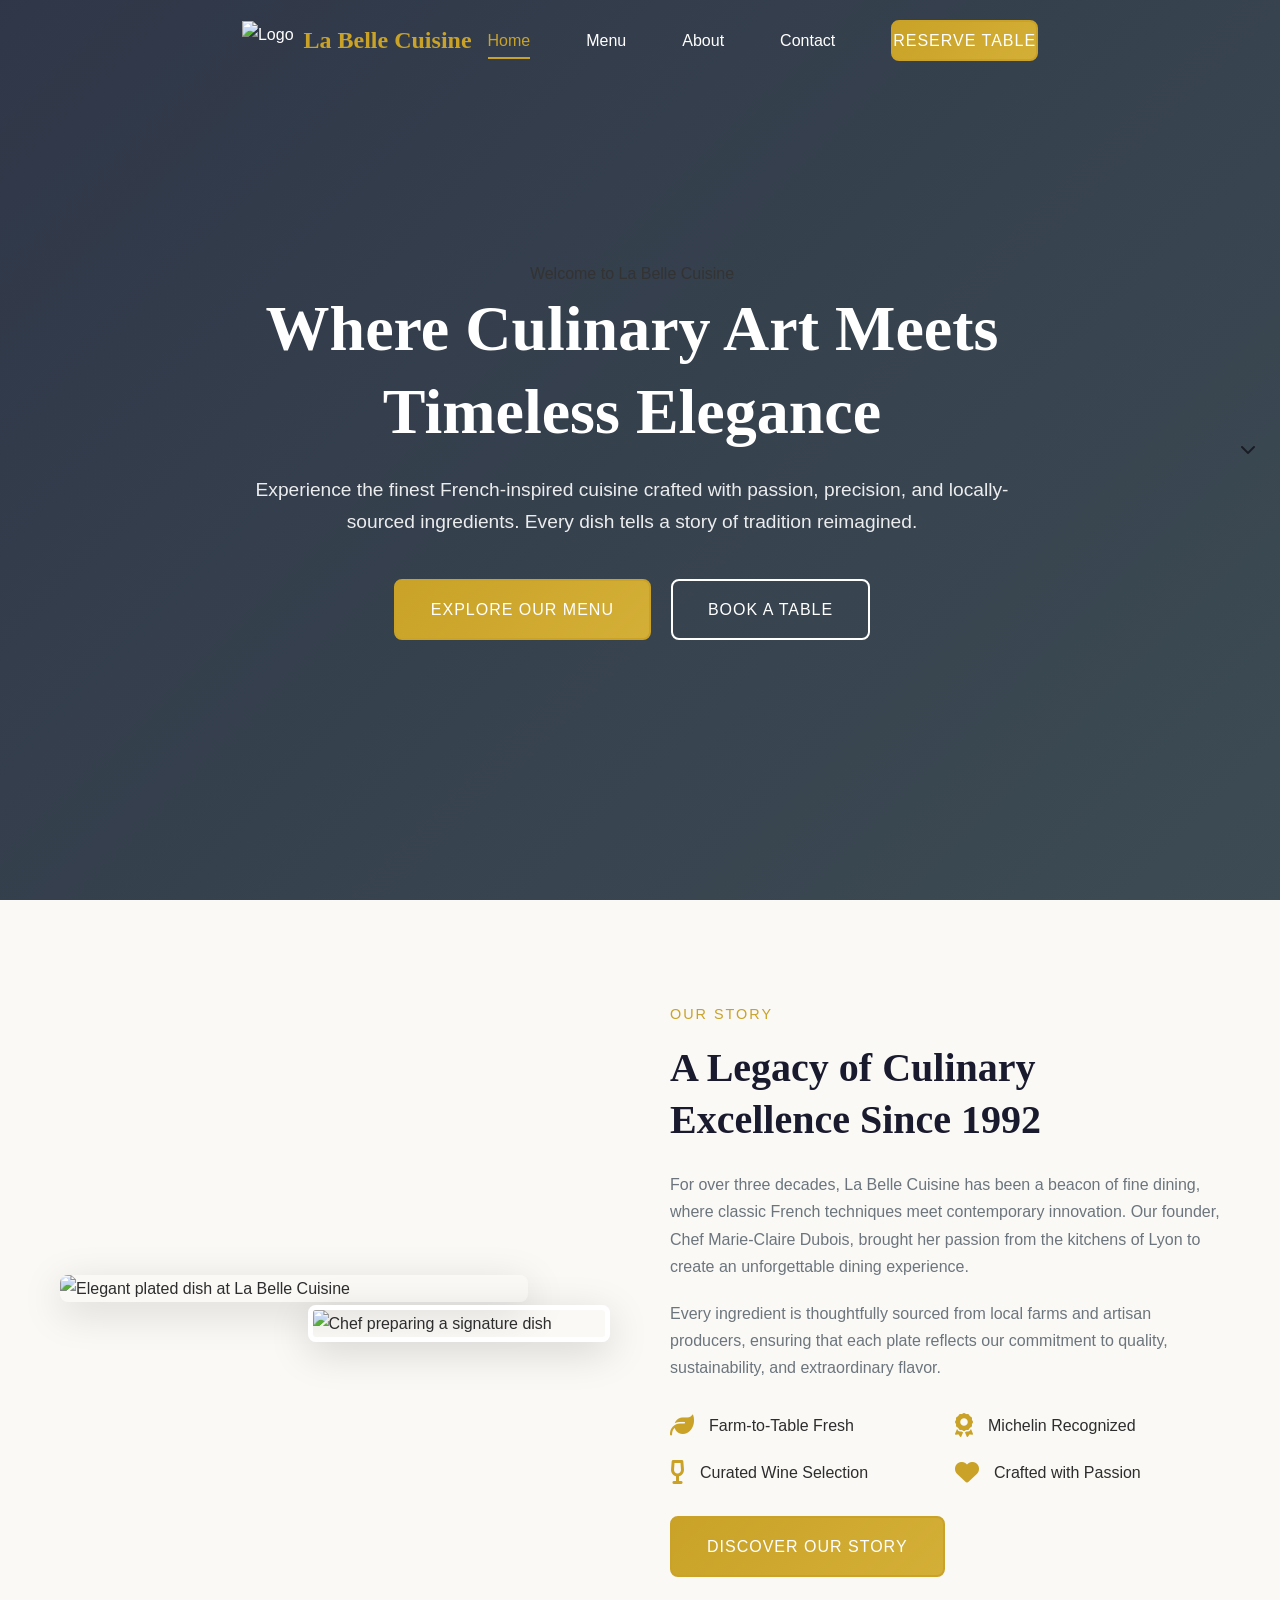
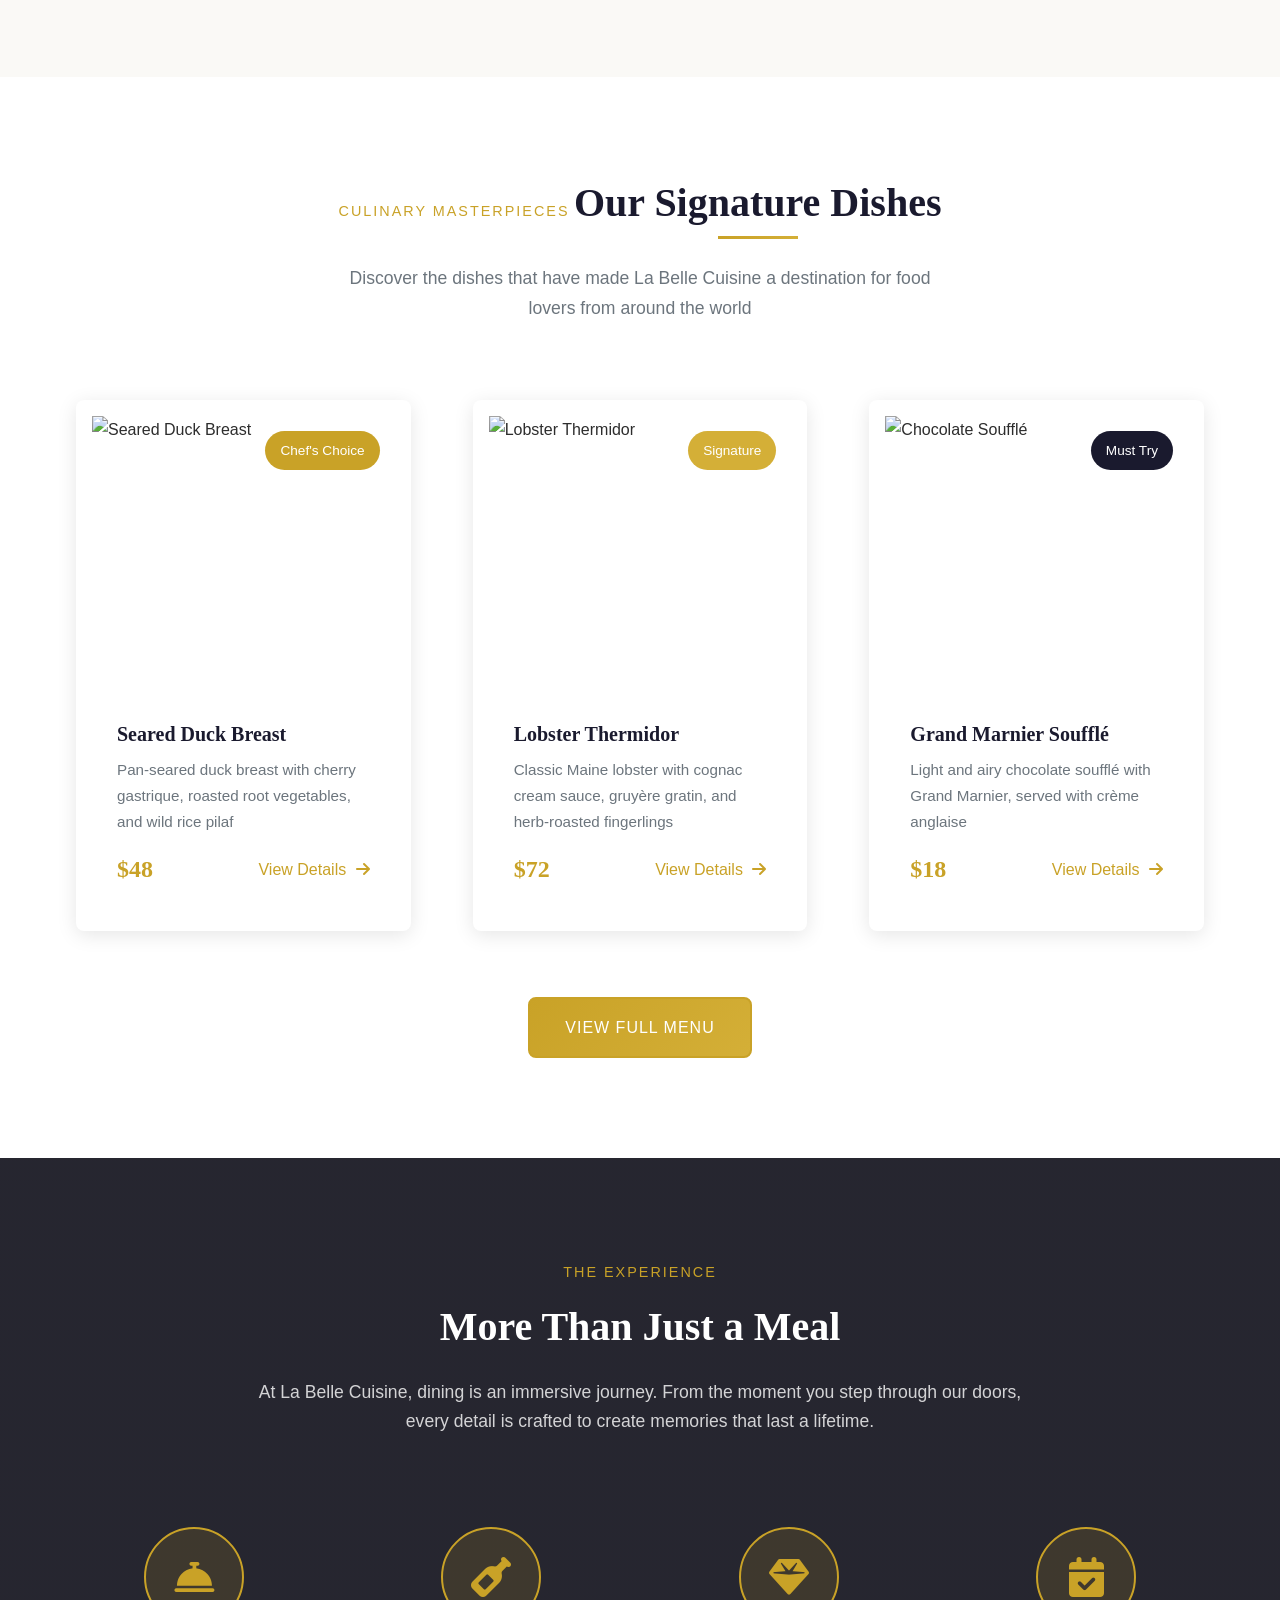
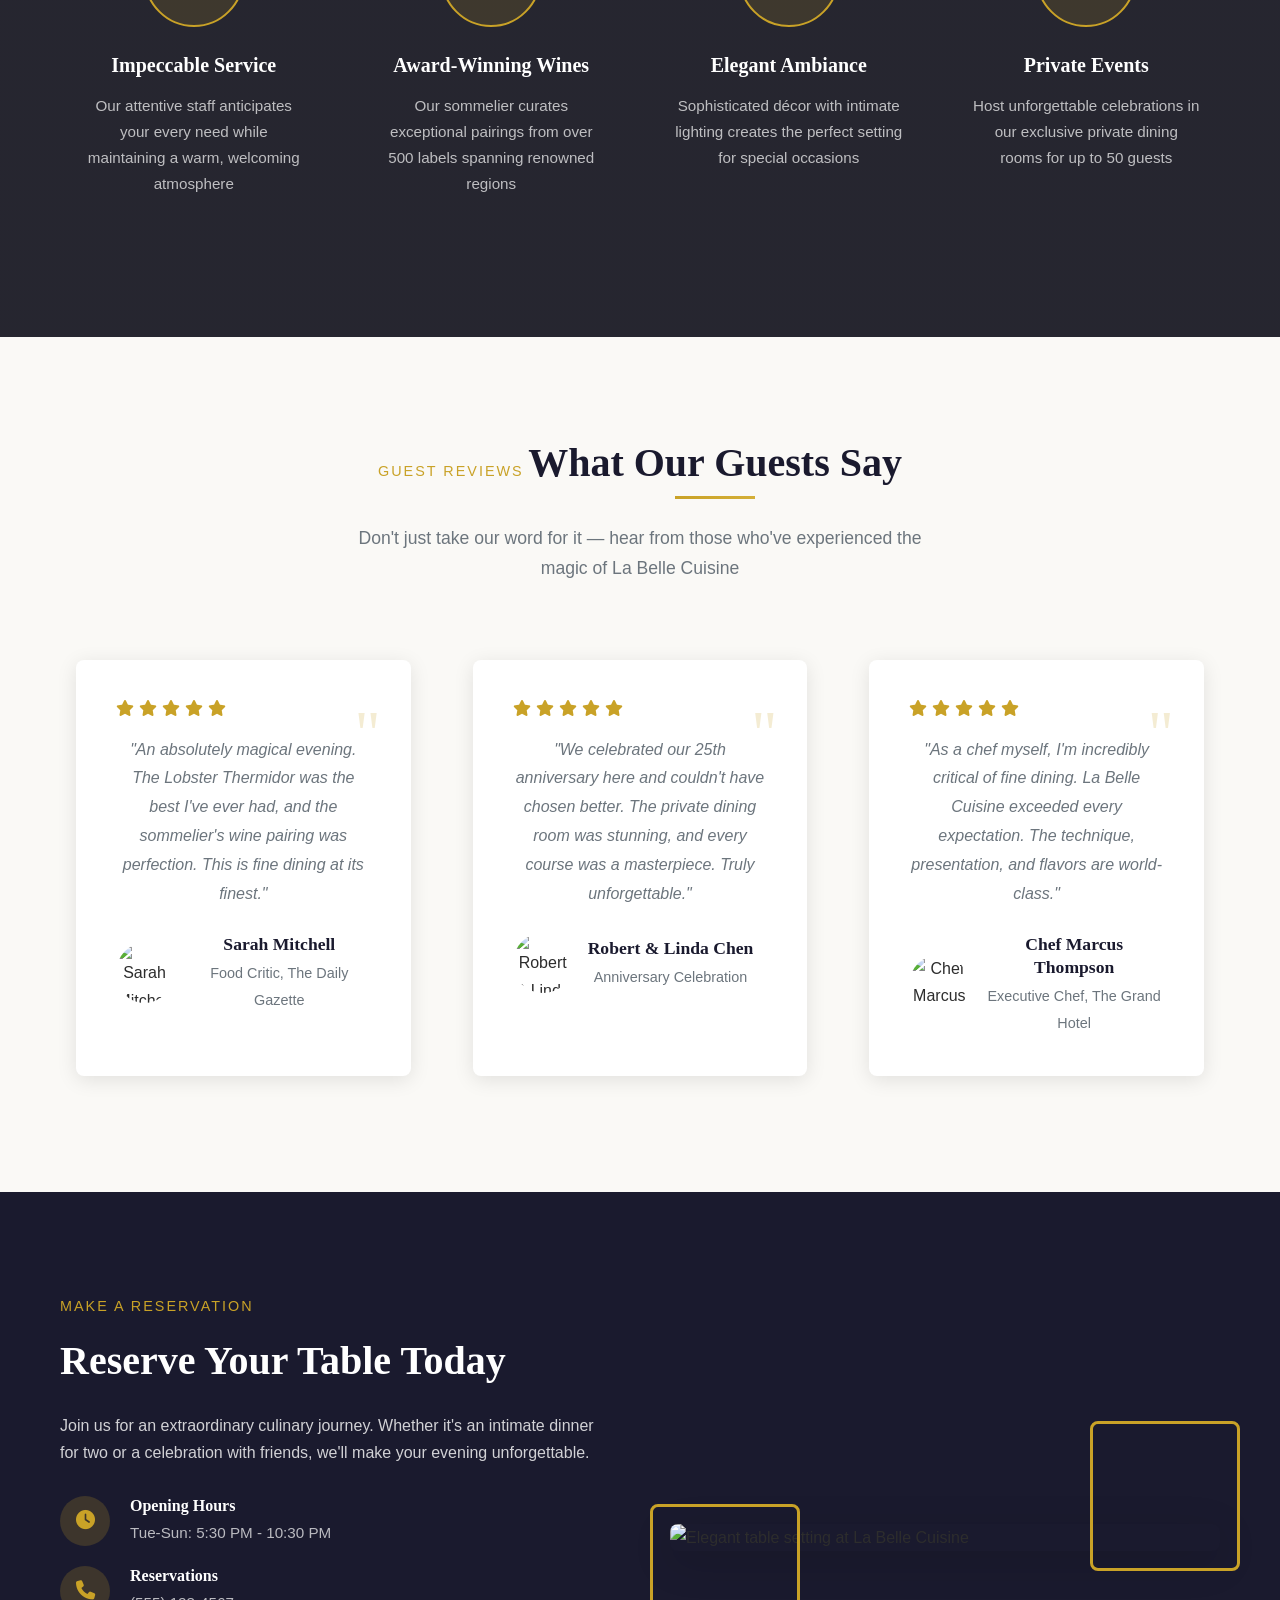
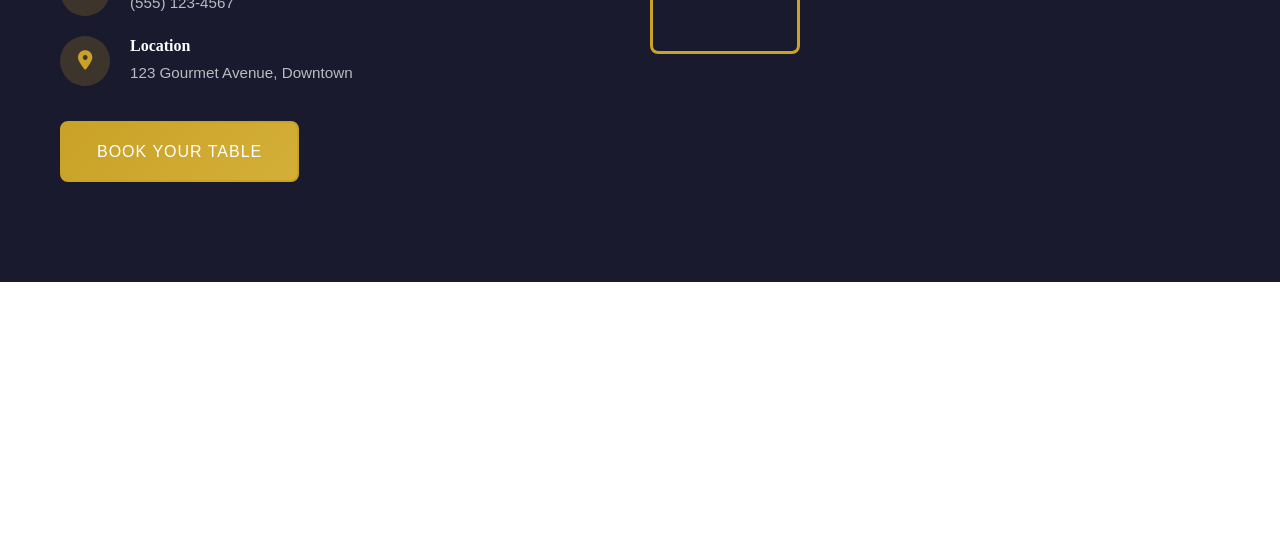
==== index.html @ 6e362144 "Add index.html" ====
<!DOCTYPE html>
<html lang="en">
<head>
    <meta charset="UTF-8">
    <meta name="viewport" content="width=device-width, initial-scale=1.0">
    <meta name="description" content="La Belle Cuisine - An exquisite fine dining experience featuring French-inspired cuisine crafted with locally-sourced ingredients in the heart of downtown.">
    <title>La Belle Cuisine | Fine Dining Restaurant</title>
    <link rel="stylesheet" href="style.css">
    <link rel="stylesheet" href="https://cdnjs.cloudflare.com/ajax/libs/font-awesome/6.4.0/css/all.min.css">
</head>
<body>
    <!-- Navigation -->
    <nav class="navbar">
        <div class="container">
            <a href="index.html" class="nav-logo">
                <img src="https://img.recraft.ai/I47z3zhBXKkd1gbvuxmG5fOKmIyUOEBhSvLfGJnY1i8/rs:fit:1024:1024:0/raw:1/plain/abs://external/images/348c8301-7054-4746-8d88-5eaec97b8aad" alt="Logo" class="navbar-logo" style="height:40px;width:auto;">
                <span>La Belle Cuisine</span>
            </a>
            <div class="nav-menu">
                <a href="index.html" class="active">Home</a>
                <a href="menu.html">Menu</a>
                <a href="about.html">About</a>
                <a href="contact.html">Contact</a>
                <a href="contact.html#reservations" class="btn btn-primary">Reserve Table</a>
            </div>
            <div class="hamburger">
                <span></span>
                <span></span>
                <span></span>
            </div>
        </div>
    </nav>

    <!-- Hero Section -->
    <section class="hero" id="home" style="background-image:url('https://replicate.delivery/xezq/NZOSytA0Tg7bK9FPOe1NWLINhgvTugWqSS3p76Z0m1DJjXILA/out-0.webp');background-size:cover;background-position:center;">
        <div class="hero-overlay"></div>
        <div class="container">
            <div class="hero-content">
                <span class="hero-subtitle">Welcome to La Belle Cuisine</span>
                <h1>Where Culinary Art Meets Timeless Elegance</h1>
                <p>Experience the finest French-inspired cuisine crafted with passion, precision, and locally-sourced ingredients. Every dish tells a story of tradition reimagined.</p>
                <div class="hero-buttons">
                    <a href="menu.html" class="btn btn-primary">Explore Our Menu</a>
                    <a href="contact.html#reservations" class="btn btn-secondary">Book a Table</a>
                </div>
            </div>
        </div>
        <div class="hero-scroll">
            <a href="#about-preview">
                <i class="fas fa-chevron-down"></i>
            </a>
        </div>
    </section>

    <!-- About Preview Section -->
    <section id="about-preview" class="section-padding">
        <div class="container">
            <div class="about-grid" style="display: grid; grid-template-columns: 1fr 1fr; gap: 60px; align-items: center;">
                <div class="about-images" style="position: relative;">
                    <img src="https://images.unsplash.com/photo-1414235077428-338989a2e8c0?ixlib=rb-4.0.3&auto=format&fit=crop&w=800&q=80" alt="Elegant plated dish at La Belle Cuisine" style="border-radius: var(--border-radius); box-shadow: var(--shadow-lg); width: 85%;">
                    <img src="https://images.unsplash.com/photo-1551218808-94e220e084d2?ixlib=rb-4.0.3&auto=format&fit=crop&w=400&q=80" alt="Chef preparing a signature dish" style="position: absolute; bottom: -40px; right: 0; width: 55%; border-radius: var(--border-radius); box-shadow: var(--shadow-lg); border: 5px solid var(--white);">
                </div>
                <div class="about-content">
                    <span style="color: var(--primary-color); font-weight: 500; text-transform: uppercase; letter-spacing: 2px; font-size: 0.9rem;">Our Story</span>
                    <h2 style="margin: 15px 0 25px;">A Legacy of Culinary Excellence Since 1992</h2>
                    <p style="color: var(--text-muted); margin-bottom: 20px;">For over three decades, La Belle Cuisine has been a beacon of fine dining, where classic French techniques meet contemporary innovation. Our founder, Chef Marie-Claire Dubois, brought her passion from the kitchens of Lyon to create an unforgettable dining experience.</p>
                    <p style="color: var(--text-muted); margin-bottom: 30px;">Every ingredient is thoughtfully sourced from local farms and artisan producers, ensuring that each plate reflects our commitment to quality, sustainability, and extraordinary flavor.</p>
                    <div class="about-features" style="display: grid; grid-template-columns: 1fr 1fr; gap: 20px; margin-bottom: 30px;">
                        <div style="display: flex; align-items: center; gap: 15px;">
                            <i class="fas fa-leaf" style="color: var(--primary-color); font-size: 1.5rem;"></i>
                            <span style="font-weight: 500;">Farm-to-Table Fresh</span>
                        </div>
                        <div style="display: flex; align-items: center; gap: 15px;">
                            <i class="fas fa-award" style="color: var(--primary-color); font-size: 1.5rem;"></i>
                            <span style="font-weight: 500;">Michelin Recognized</span>
                        </div>
                        <div style="display: flex; align-items: center; gap: 15px;">
                            <i class="fas fa-wine-glass-alt" style="color: var(--primary-color); font-size: 1.5rem;"></i>
                            <span style="font-weight: 500;">Curated Wine Selection</span>
                        </div>
                        <div style="display: flex; align-items: center; gap: 15px;">
                            <i class="fas fa-heart" style="color: var(--primary-color); font-size: 1.5rem;"></i>
                            <span style="font-weight: 500;">Crafted with Passion</span>
                        </div>
                    </div>
                    <a href="about.html" class="btn btn-primary">Discover Our Story</a>
                </div>
            </div>
        </div>
    </section>

    <!-- Signature Dishes Section -->
    <section id="signature-dishes" class="section-padding" style="background: var(--white);">
        <div class="container">
            <div class="section-title">
                <span style="color: var(--primary-color); font-weight: 500; text-transform: uppercase; letter-spacing: 2px; font-size: 0.9rem;">Culinary Masterpieces</span>
                <h2>Our Signature Dishes</h2>
                <p>Discover the dishes that have made La Belle Cuisine a destination for food lovers from around the world</p>
            </div>
            <div class="dishes-grid" style="display: grid; grid-template-columns: repeat(3, 1fr); gap: 30px;">
                <!-- Dish Card 1 -->
                <div class="card dish-card" style="border-radius: var(--border-radius); overflow: hidden; box-shadow: var(--shadow); transition: var(--transition);">
                    <div style="position: relative; overflow: hidden;">
                        <img src="https://images.unsplash.com/photo-1544025162-d76694265947?ixlib=rb-4.0.3&auto=format&fit=crop&w=600&q=80" alt="Seared Duck Breast" style="width: 100%; height: 280px; object-fit: cover; transition: var(--transition);">
                        <div style="position: absolute; top: 15px; right: 15px; background: var(--primary-color); color: var(--white); padding: 8px 15px; border-radius: 20px; font-size: 0.85rem; font-weight: 500;">Chef's Choice</div>
                    </div>
                    <div style="padding: 25px;">
                        <h4 style="margin-bottom: 10px;">Seared Duck Breast</h4>
                        <p style="color: var(--text-muted); font-size: 0.95rem; margin-bottom: 15px;">Pan-seared duck breast with cherry gastrique, roasted root vegetables, and wild rice pilaf</p>
                        <div style="display: flex; justify-content: space-between; align-items: center;">
                            <span style="font-family: 'Playfair Display', serif; font-size: 1.5rem; color: var(--primary-color); font-weight: 600;">$48</span>
                            <a href="menu.html" style="color: var(--primary-color); font-weight: 500;">View Details <i class="fas fa-arrow-right" style="margin-left: 5px;"></i></a>
                        </div>
                    </div>
                </div>
                <!-- Dish Card 2 -->
                <div class="card dish-card" style="border-radius: var(--border-radius); overflow: hidden; box-shadow: var(--shadow); transition: var(--transition);">
                    <div style="position: relative; overflow: hidden;">
                        <img src="https://images.unsplash.com/photo-1559339352-11d035aa65de?ixlib=rb-4.0.3&auto=format&fit=crop&w=600&q=80" alt="Lobster Thermidor" style="width: 100%; height: 280px; object-fit: cover; transition: var(--transition);">
                        <div style="position: absolute; top: 15px; right: 15px; background: var(--accent-color); color: var(--white); padding: 8px 15px; border-radius: 20px; font-size: 0.85rem; font-weight: 500;">Signature</div>
                    </div>
                    <div style="padding: 25px;">
                        <h4 style="margin-bottom: 10px;">Lobster Thermidor</h4>
                        <p style="color: var(--text-muted); font-size: 0.95rem; margin-bottom: 15px;">Classic Maine lobster with cognac cream sauce, gruyère gratin, and herb-roasted fingerlings</p>
                        <div style="display: flex; justify-content: space-between; align-items: center;">
                            <span style="font-family: 'Playfair Display', serif; font-size: 1.5rem; color: var(--primary-color); font-weight: 600;">$72</span>
                            <a href="menu.html" style="color: var(--primary-color); font-weight: 500;">View Details <i class="fas fa-arrow-right" style="margin-left: 5px;"></i></a>
                        </div>
                    </div>
                </div>
                <!-- Dish Card 3 -->
                <div class="card dish-card" style="border-radius: var(--border-radius); overflow: hidden; box-shadow: var(--shadow); transition: var(--transition);">
                    <div style="position: relative; overflow: hidden;">
                        <img src="https://images.unsplash.com/photo-1565958011703-44f9829ba187?ixlib=rb-4.0.3&auto=format&fit=crop&w=600&q=80" alt="Chocolate Soufflé" style="width: 100%; height: 280px; object-fit: cover; transition: var(--transition);">
                        <div style="position: absolute; top: 15px; right: 15px; background: var(--secondary-color); color: var(--white); padding: 8px 15px; border-radius: 20px; font-size: 0.85rem; font-weight: 500;">Must Try</div>
                    </div>
                    <div style="padding: 25px;">
                        <h4 style="margin-bottom: 10px;">Grand Marnier Soufflé</h4>
                        <p style="color: var(--text-muted); font-size: 0.95rem; margin-bottom: 15px;">Light and airy chocolate soufflé with Grand Marnier, served with crème anglaise</p>
                        <div style="display: flex; justify-content: space-between; align-items: center;">
                            <span style="font-family: 'Playfair Display', serif; font-size: 1.5rem; color: var(--primary-color); font-weight: 600;">$18</span>
                            <a href="menu.html" style="color: var(--primary-color); font-weight: 500;">View Details <i class="fas fa-arrow-right" style="margin-left: 5px;"></i></a>
                        </div>
                    </div>
                </div>
            </div>
            <div style="text-align: center; margin-top: 50px;">
                <a href="menu.html" class="btn btn-primary">View Full Menu</a>
            </div>
        </div>
    </section>

    <!-- Experience Section -->
    <section id="experience" class="section-padding" style="background: linear-gradient(rgba(15, 15, 26, 0.9), rgba(15, 15, 26, 0.9)), url('https://images.unsplash.com/photo-1517248135467-4c7edcad34c4?ixlib=rb-4.0.3&auto=format&fit=crop&w=1920&q=80') center/cover fixed no-repeat;">
        <div class="container">
            <div style="text-align: center; max-width: 800px; margin: 0 auto;">
                <span style="color: var(--primary-color); font-weight: 500; text-transform: uppercase; letter-spacing: 2px; font-size: 0.9rem;">The Experience</span>
                <h2 style="color: var(--white); margin: 15px 0 25px;">More Than Just a Meal</h2>
                <p style="color: rgba(255, 255, 255, 0.8); font-size: 1.1rem; margin-bottom: 50px;">At La Belle Cuisine, dining is an immersive journey. From the moment you step through our doors, every detail is crafted to create memories that last a lifetime.</p>
            </div>
            <div style="display: grid; grid-template-columns: repeat(4, 1fr); gap: 30px; text-align: center;">
                <div style="padding: 40px 20px;">
                    <div style="width: 100px; height: 100px; background: rgba(201, 162, 39, 0.15); border-radius: 50%; display: flex; align-items: center; justify-content: center; margin: 0 auto 25px; border: 2px solid var(--primary-color);">
                        <i class="fas fa-concierge-bell" style="font-size: 2.5rem; color: var(--primary-color);"></i>
                    </div>
                    <h4 style="color: var(--white); margin-bottom: 15px;">Impeccable Service</h4>
                    <p style="color: rgba(255, 255, 255, 0.7); font-size: 0.95rem;">Our attentive staff anticipates your every need while maintaining a warm, welcoming atmosphere</p>
                </div>
                <div style="padding: 40px 20px;">
                    <div style="width: 100px; height: 100px; background: rgba(201, 162, 39, 0.15); border-radius: 50%; display: flex; align-items: center; justify-content: center; margin: 0 auto 25px; border: 2px solid var(--primary-color);">
                        <i class="fas fa-wine-bottle" style="font-size: 2.5rem; color: var(--primary-color);"></i>
                    </div>
                    <h4 style="color: var(--white); margin-bottom: 15px;">Award-Winning Wines</h4>
                    <p style="color: rgba(255, 255, 255, 0.7); font-size: 0.95rem;">Our sommelier curates exceptional pairings from over 500 labels spanning renowned regions</p>
                </div>
                <div style="padding: 40px 20px;">
                    <div style="width: 100px; height: 100px; background: rgba(201, 162, 39, 0.15); border-radius: 50%; display: flex; align-items: center; justify-content: center; margin: 0 auto 25px; border: 2px solid var(--primary-color);">
                        <i class="fas fa-gem" style="font-size: 2.5rem; color: var(--primary-color);"></i>
                    </div>
                    <h4 style="color: var(--white); margin-bottom: 15px;">Elegant Ambiance</h4>
                    <p style="color: rgba(255, 255, 255, 0.7); font-size: 0.95rem;">Sophisticated décor with intimate lighting creates the perfect setting for special occasions</p>
                </div>
                <div style="padding: 40px 20px;">
                    <div style="width: 100px; height: 100px; background: rgba(201, 162, 39, 0.15); border-radius: 50%; display: flex; align-items: center; justify-content: center; margin: 0 auto 25px; border: 2px solid var(--primary-color);">
                        <i class="fas fa-calendar-check" style="font-size: 2.5rem; color: var(--primary-color);"></i>
                    </div>
                    <h4 style="color: var(--white); margin-bottom: 15px;">Private Events</h4>
                    <p style="color: rgba(255, 255, 255, 0.7); font-size: 0.95rem;">Host unforgettable celebrations in our exclusive private dining rooms for up to 50 guests</p>
                </div>
            </div>
        </div>
    </section>

    <!-- Testimonials Section -->
    <section id="testimonials" class="section-padding">
        <div class="container">
            <div class="section-title">
                <span style="color: var(--primary-color); font-weight: 500; text-transform: uppercase; letter-spacing: 2px; font-size: 0.9rem;">Guest Reviews</span>
                <h2>What Our Guests Say</h2>
                <p>Don't just take our word for it — hear from those who've experienced the magic of La Belle Cuisine</p>
            </div>
            <div class="testimonials-grid" style="display: grid; grid-template-columns: repeat(3, 1fr); gap: 30px;">
                <!-- Testimonial 1 -->
                <div class="card testimonial-card" style="background: var(--white); padding: 40px; border-radius: var(--border-radius); box-shadow: var(--shadow); position: relative;">
                    <div style="color: var(--primary-color); font-size: 4rem; position: absolute; top: 20px; right: 30px; opacity: 0.2; font-family: Georgia, serif;">"</div>
                    <div style="display: flex; gap: 5px; margin-bottom: 20px;">
                        <i class="fas fa-star" style="color: var(--primary-color);"></i>
                        <i class="fas fa-star" style="color: var(--primary-color);"></i>
                        <i class="fas fa-star" style="color: var(--primary-color);"></i>
                        <i class="fas fa-star" style="color: var(--primary-color);"></i>
                        <i class="fas fa-star" style="color: var(--primary-color);"></i>
                    </div>
                    <p style="color: var(--text-muted); font-style: italic; margin-bottom: 25px; line-height: 1.8;">"An absolutely magical evening. The Lobster Thermidor was the best I've ever had, and the sommelier's wine pairing was perfection. This is fine dining at its finest."</p>
                    <div style="display: flex; align-items: center; gap: 15px;">
                        <img src="https://images.unsplash.com/photo-1494790108377-be9c29b29330?ixlib=rb-4.0.3&auto=format&fit=crop&w=100&q=80" alt="Sarah Mitchell" style="width: 60px; height: 60px; border-radius: 50%; object-fit: cover;">
                        <div>
                            <h4 style="font-size: 1.1rem; margin-bottom: 3px;">Sarah Mitchell</h4>
                            <span style="color: var(--text-muted); font-size: 0.9rem;">Food Critic, The Daily Gazette</span>
                        </div>
                    </div>
                </div>
                <!-- Testimonial 2 -->
                <div class="card testimonial-card" style="background: var(--white); padding: 40px; border-radius: var(--border-radius); box-shadow: var(--shadow); position: relative;">
                    <div style="color: var(--primary-color); font-size: 4rem; position: absolute; top: 20px; right: 30px; opacity: 0.2; font-family: Georgia, serif;">"</div>
                    <div style="display: flex; gap: 5px; margin-bottom: 20px;">
                        <i class="fas fa-star" style="color: var(--primary-color);"></i>
                        <i class="fas fa-star" style="color: var(--primary-color);"></i>
                        <i class="fas fa-star" style="color: var(--primary-color);"></i>
                        <i class="fas fa-star" style="color: var(--primary-color);"></i>
                        <i class="fas fa-star" style="color: var(--primary-color);"></i>
                    </div>
                    <p style="color: var(--text-muted); font-style: italic; margin-bottom: 25px; line-height: 1.8;">"We celebrated our 25th anniversary here and couldn't have chosen better. The private dining room was stunning, and every course was a masterpiece. Truly unforgettable."</p>
                    <div style="display: flex; align-items: center; gap: 15px;">
                        <img src="https://images.unsplash.com/photo-1507003211169-0a1dd7228f2d?ixlib=rb-4.0.3&auto=format&fit=crop&w=100&q=80" alt="Robert & Linda Chen" style="width: 60px; height: 60px; border-radius: 50%; object-fit: cover;">
                        <div>
                            <h4 style="font-size: 1.1rem; margin-bottom: 3px;">Robert & Linda Chen</h4>
                            <span style="color: var(--text-muted); font-size: 0.9rem;">Anniversary Celebration</span>
                        </div>
                    </div>
                </div>
                <!-- Testimonial 3 -->
                <div class="card testimonial-card" style="background: var(--white); padding: 40px; border-radius: var(--border-radius); box-shadow: var(--shadow); position: relative;">
                    <div style="color: var(--primary-color); font-size: 4rem; position: absolute; top: 20px; right: 30px; opacity: 0.2; font-family: Georgia, serif;">"</div>
                    <div style="display: flex; gap: 5px; margin-bottom: 20px;">
                        <i class="fas fa-star" style="color: var(--primary-color);"></i>
                        <i class="fas fa-star" style="color: var(--primary-color);"></i>
                        <i class="fas fa-star" style="color: var(--primary-color);"></i>
                        <i class="fas fa-star" style="color: var(--primary-color);"></i>
                        <i class="fas fa-star" style="color: var(--primary-color);"></i>
                    </div>
                    <p style="color: var(--text-muted); font-style: italic; margin-bottom: 25px; line-height: 1.8;">"As a chef myself, I'm incredibly critical of fine dining. La Belle Cuisine exceeded every expectation. The technique, presentation, and flavors are world-class."</p>
                    <div style="display: flex; align-items: center; gap: 15px;">
                        <img src="https://images.unsplash.com/photo-1472099645785-5658abf4ff4e?ixlib=rb-4.0.3&auto=format&fit=crop&w=100&q=80" alt="Chef Marcus Thompson" style="width: 60px; height: 60px; border-radius: 50%; object-fit: cover;">
                        <div>
                            <h4 style="font-size: 1.1rem; margin-bottom: 3px;">Chef Marcus Thompson</h4>
                            <span style="color: var(--text-muted); font-size: 0.9rem;">Executive Chef, The Grand Hotel</span>
                        </div>
                    </div>
                </div>
            </div>
        </div>
    </section>

    <!-- Reservation CTA Section -->
    <section id="reservation-cta" class="section-padding" style="background: var(--secondary-color);">
        <div class="container">
            <div style="display: grid; grid-template-columns: 1fr 1fr; gap: 60px; align-items: center;">
                <div>
                    <span style="color: var(--primary-color); font-weight: 500; text-transform: uppercase; letter-spacing: 2px; font-size: 0.9rem;">Make a Reservation</span>
                    <h2 style="color: var(--white); margin: 15px 0 25px;">Reserve Your Table Today</h2>
                    <p style="color: rgba(255, 255, 255, 0.8); margin-bottom: 30px;">Join us for an extraordinary culinary journey. Whether it's an intimate dinner for two or a celebration with friends, we'll make your evening unforgettable.</p>
                    <div style="display: flex; flex-direction: column; gap: 20px; margin-bottom: 35px;">
                        <div style="display: flex; align-items: center; gap: 20px;">
                            <div style="width: 50px; height: 50px; background: rgba(201, 162, 39, 0.2); border-radius: 50%; display: flex; align-items: center; justify-content: center;">
                                <i class="fas fa-clock" style="color: var(--primary-color); font-size: 1.2rem;"></i>
                            </div>
                            <div>
                                <h4 style="color: var(--white); font-size: 1rem; margin-bottom: 3px;">Opening Hours</h4>
                                <p style="color: rgba(255, 255, 255, 0.7); font-size: 0.95rem;">Tue-Sun: 5:30 PM - 10:30 PM</p>
                            </div>
                        </div>
                        <div style="display: flex; align-items: center; gap: 20px;">
                            <div style="width: 50px; height: 50px; background: rgba(201, 162, 39, 0.2); border-radius: 50%; display: flex; align-items: center; justify-content: center;">
                                <i class="fas fa-phone" style="color: var(--primary-color); font-size: 1.2rem;"></i>
                            </div>
                            <div>
                                <h4 style="color: var(--white); font-size: 1rem; margin-bottom: 3px;">Reservations</h4>
                                <p style="color: rgba(255, 255, 255, 0.7); font-size: 0.95rem;">(555) 123-4567</p>
                            </div>
                        </div>
                        <div style="display: flex; align-items: center; gap: 20px;">
                            <div style="width: 50px; height: 50px; background: rgba(201, 162, 39, 0.2); border-radius: 50%; display: flex; align-items: center; justify-content: center;">
                                <i class="fas fa-map-marker-alt" style="color: var(--primary-color); font-size: 1.2rem;"></i>
                            </div>
                            <div>
                                <h4 style="color: var(--white); font-size: 1rem; margin-bottom: 3px;">Location</h4>
                                <p style="color: rgba(255, 255, 255, 0.7); font-size: 0.95rem;">123 Gourmet Avenue, Downtown</p>
                            </div>
                        </div>
                    </div>
                    <a href="contact.html#reservations" class="btn btn-primary">Book Your Table</a>
                </div>
                <div style="position: relative;">
                    <img src="https://images.unsplash.com/photo-1550966871-3ed3cdb5ed0c?ixlib=rb-4.0.3&auto=format&fit=crop&w=800&q=80" alt="Elegant table setting at La Belle Cuisine" style="border-radius: var(--border-radius); box-shadow: var(--shadow-lg); width: 100%;">
                    <div style="position: absolute; top: -20px; left: -20px; width: 150px; height: 150px; border: 3px solid var(--primary-color); border-radius: var(--border-radius);"></div>
                    <div style="position: absolute; bottom: -20px; right: -20px; width: 150px; height: 150px; border: 3px solid var(--primary-color); border-radius: var(--border-radius);"></div>
                </div>
            </div>
        </div>
    </section>

    <!-- Instagram Feed Section -->
    <section id="instagram" class="section-padding" style="background: var(--white);">
        <div class="container">
            <div class="section-title">
                <span style="color: var(--primary-color); font-weight: 500; text-transform: uppercase; letter-spacing: 2px; font-size: 0
---- style.css ----
/* ── Boris's design system ── */
@import url('https://fonts.googleapis.com/css2?family=Open+Sans:wght@400;700&family=Roboto+Slab:wght@400;700&display=swap');

:root {
  --font-primary: 'Open Sans', sans-serif;
  --font-secondary: 'Roboto Slab', serif;
  --color-light: #ffffff;
  --color-dark: #333333;
  --color-accent: #e63946;
  --color-bg: #f1faee;
  --color-text: #1d3557;
  --hero-bg: #a8dadc;
  --spacing-xs: 4px;
  --spacing-sm: 8px;
  --spacing-md: 16px;
  --spacing-lg: 24px;
  --transition-fast: 0.2s ease-in-out;
  --transition-medium: 0.4s ease-in-out;
  --transition-slow: 0.6s ease-in-out;
}

body {
  font-family: var(--font-primary);
  color: var(--color-text);
  background-color: var(--color-bg);
  margin: 0;
  padding: 0;
}

.navbar {
  background-color: var(--color-text);
  padding: var(--spacing-md) var(--spacing-lg);
  display: flex;
  justify-content: space-between;
  align-items: center;
}

.navbar a {
  color: var(--color-light);
  margin: 0 var(--spacing-sm);
  text-decoration: none;
  transition: color var(--transition-fast);
}

.navbar a:hover {
  color: var(--color-accent);
}

.hero {
  background-color: var(--hero-bg);
  padding: var(--spacing-lg);
  text-align: center;
  color: var(--color-dark);
}

.btn-primary, .btn-secondary {
  padding: var(--spacing-sm) var(--spacing-md);
  border: none;
  cursor: pointer;
  border-radius: var(--spacing-xs);
  font-size: 1rem;
  transition: background-color var(--transition-fast);
}

.btn-primary {
  background-color: var(--color-accent);
  color: var(--color-light);
}

.btn-primary:hover {
  background-color: darken(var(--color-accent), 10%);
}

.btn-secondary {
  background-color: var(--color-light);
  color: var(--color-text);
  border: 2px solid var(--color-accent);
}

.btn-secondary:hover {
  background-color: var(--color-accent);
  color: var(--color-light);
}

.card {
  background-color: var(--color-light);
  margin: var(--spacing-md);
  padding: var(--spacing-md);
  box-shadow: 0 2px 4px rgba(0, 0, 0, 0.1);
  border-radius: var(--spacing-xs);
  transition: box-shadow var(--transition-medium);
}

.card:hover {
  box-shadow: 0 4px 8px rgba(0, 0, 0, 0.2);
}

.footer {
  background-color: var(--color-text);
  color: var(--color-light);
  padding: var(--spacing-lg);
  text-align: center;
  font-family: var(--font-secondary);
}

.footer a {
  color: var(--color-light);
  text-decoration: none;
  transition: color var(--transition-fast);
}

.footer a:hover {
  color: var(--color-accent);
}

@media (prefers-color-scheme: dark) {
  :root {
    --color-light: #1d3557;
    --color-dark: #f1faee;
    --color-bg: #1d1f21;
    --color-text: #f1faee;
    --hero-bg: #457b9d;
  }

  .navbar, .footer {
    background-color: var(--color-dark);
  }

  .btn-primary {
    background-color: #457b9d;
  }

  .btn-secondary {
    color: var(--color-dark);
    border-color: var(--color-dark);
  }

  .hero {
    color: var(--color-light);
  }

  .card {
    background-color: var(--color-dark);
    color: var(--color-light);
  }
}

/* ── Project styles ── */
/* Google Fonts */
@import url('https://fonts.googleapis.com/css2?family=Playfair+Display:wght@400;500;600;700&family=Poppins:wght@300;400;500;600&display=swap');

/* CSS Variables */
:root {
    --primary-color: #c9a227;
    --primary-dark: #a8861e;
    --secondary-color: #1a1a2e;
    --accent-color: #d4af37;
    --text-dark: #2d2d2d;
    --text-light: #f5f5f5;
    --text-muted: #6c757d;
    --bg-light: #faf9f6;
    --bg-dark: #0f0f1a;
    --white: #ffffff;
    --shadow: 0 4px 20px rgba(0, 0, 0, 0.1);
    --shadow-lg: 0 10px 40px rgba(0, 0, 0, 0.15);
    --transition: all 0.3s ease;
    --border-radius: 8px;
}

/* Reset & Base Styles */
*, *::before, *::after {
    margin: 0;
    padding: 0;
    box-sizing: border-box;
}

html {
    scroll-behavior: smooth;
}

body {
    font-family: 'Poppins', sans-serif;
    font-size: 16px;
    line-height: 1.7;
    color: var(--text-dark);
    background-color: var(--bg-light);
    overflow-x: hidden;
}

h1, h2, h3, h4, h5, h6 {
    font-family: 'Playfair Display', serif;
    font-weight: 600;
    line-height: 1.3;
    color: var(--secondary-color);
}

h1 { font-size: 3.5rem; }
h2 { font-size: 2.5rem; }
h3 { font-size: 1.75rem; }
h4 { font-size: 1.25rem; }

a {
    text-decoration: none;
    color: inherit;
    transition: var(--transition);
}

ul {
    list-style: none;
}

img {
    max-width: 100%;
    height: auto;
    display: block;
}

.container {
    max-width: 1200px;
    margin: 0 auto;
    padding: 0 20px;
}

/* Utility Classes */
.section-padding {
    padding: 100px 0;
}

.section-title {
    text-align: center;
    margin-bottom: 60px;
}

.section-title h2 {
    position: relative;
    display: inline-block;
    margin-bottom: 15px;
}

.section-title h2::after {
    content: '';
    position: absolute;
    bottom: -10px;
    left: 50%;
    transform: translateX(-50%);
    width: 80px;
    height: 3px;
    background: linear-gradient(90deg, var(--primary-color), var(--accent-color));
}

.section-title p {
    color: var(--text-muted);
    font-size: 1.1rem;
    max-width: 600px;
    margin: 20px auto 0;
}

/* Navigation Styles */
.navbar {
    position: fixed;
    top: 0;
    left: 0;
    width: 100%;
    z-index: 1000;
    padding: 20px 0;
    transition: var(--transition);
    background: transparent;
}

.navbar.scrolled {
    background: var(--white);
    box-shadow: var(--shadow);
    padding: 15px 0;
}

.navbar .container {
    display: flex;
    justify-content: space-between;
    align-items: center;
}

.nav-logo {
    display: flex;
    align-items: center;
    gap: 10px;
}

.nav-logo img {
    height: 50px;
    width: auto;
}

.nav-logo span {
    font-family: 'Playfair Display', serif;
    font-size: 1.5rem;
    font-weight: 700;
    color: var(--primary-color);
}

.navbar.scrolled .nav-logo span {
    color: var(--secondary-color);
}

.nav-menu {
    display: flex;
    align-items: center;
    gap: 40px;
}

.nav-menu a {
    font-weight: 500;
    color: var(--white);
    position: relative;
    padding: 5px 0;
}

.navbar.scrolled .nav-menu a {
    color: var(--text-dark);
}

.nav-menu a::after {
    content: '';
    position: absolute;
    bottom: 0;
    left: 0;
    width: 0;
    height: 2px;
    background: var(--primary-color);
    transition: var(--transition);
}

.nav-menu a:hover::after,
.nav-menu a.active::after {
    width: 100%;
}

.nav-menu a:hover,
.nav-menu a.active {
    color: var(--primary-color);
}

.nav-toggle {
    display: none;
    flex-direction: column;
    gap: 5px;
    cursor: pointer;
    padding: 5px;
}

.nav-toggle span {
    width: 25px;
    height: 3px;
    background: var(--white);
    transition: var(--transition);
}

.navbar.scrolled .nav-toggle span {
    background: var(--secondary-color);
}

/* Hero Section */
.hero {
    position: relative;
    min-height: 100vh;
    display: flex;
    align-items: center;
    justify-content: center;
    background-size: cover;
    background-position: center;
    background-attachment: fixed;
}

.hero::before {
    content: '';
    position: absolute;
    top: 0;
    left: 0;
    width: 100%;
    height: 100%;
    background: linear-gradient(135deg, rgba(26, 26, 46, 0.85) 0%, rgba(15, 15, 26, 0.7) 100%);
}

.hero-content {
    position: relative;
    z-index: 1;
    text-align: center;
    max-width: 800px;
    padding: 0 20px;
}

.hero-content h1 {
    color: var(--white);
    font-size: 4rem;
    margin-bottom: 20px;
    animation: fadeInUp 1s ease;
}

.hero-content .tagline {
    color: var(--primary-color);
    font-size: 1.25rem;
    letter-spacing: 3px;
    text-transform: uppercase;
    margin-bottom: 15px;
    animation: fadeInUp 1s ease 0.2s both;
}

.hero-content p {
    color: rgba(255, 255, 255, 0.9);
    font-size: 1.2rem;
    margin-bottom: 40px;
    animation: fadeInUp 1s ease 0.4s both;
}

.hero-buttons {
    display: flex;
    gap: 20px;
    justify-content: center;
    flex-wrap: wrap;
    animation: fadeInUp 1s ease 0.6s both;
}

/* Page Hero (for inner pages) */
.page-hero {
    position: relative;
    height: 50vh;
    min-height: 400px;
    display: flex;
    align-items: center;
    justify-content: center;
    background-size: cover;
    background-position: center;
}

.page-hero::before {
    content: '';
    position: absolute;
    top: 0;
    left: 0;
    width: 100%;
    height: 100%;
    background: linear-gradient(135deg, rgba(26, 26, 46, 0.9) 0%, rgba(15, 15, 26, 0.8) 100%);
}

.page-hero-content {
    position: relative;
    z-index: 1;
    text-align: center;
    color: var(--white);
}

.page-hero-content h1 {
    color: var(--white);
    font-size: 3.5rem;
    margin-bottom: 15px;
}

.page-hero-content p {
    color: var(--primary-color);
    font-size: 1.2rem;
    letter-spacing: 2px;
}

/* Buttons */
.btn-primary, .btn-secondary {
    display: inline-block;
    padding: 15px 35px;
    font-size: 1rem;
    font-weight: 500;
    text-transform: uppercase;
    letter-spacing: 1px;
    border-radius: var(--border-radius);
    cursor: pointer;
    transition: var(--transition);
    border: 2px solid transparent;
}

.btn-primary {
    background: linear-gradient(135deg, var(--primary-color) 0%, var(--accent-color) 100%);
    color: var(--white);
    border-color: var(--primary-color);
}

.btn-primary:hover {
    background: transparent;
    color: var(--primary-color);
    transform: translateY(-3px);
    box-shadow: var(--shadow);
}

.btn-secondary {
    background: transparent;
    color: var(--white);
    border-color: var(--white);
}

.btn-secondary:hover {
    background: var(--white);
    color: var(--secondary-color);
    transform: translateY(-3px);
}

/* Card Styles */
.card {
    background: var(--white);
    border-radius: var(--border-radius);
    overflow: hidden;
    box-shadow: var(--shadow);
    transition: var(--transition);
}

.card:hover {
    transform: translateY(-10px);
    box-shadow: var(--shadow-lg);
}

.card-image {
    position: relative;
    height: 250px;
    overflow: hidden;
}

.card-image img {
    width: 100%;
    height: 100%;
    object-fit: cover;
    transition: var(--transition);
}

.card:hover .card-image img {
    transform: scale(1.1);
}

.card-content {
    padding: 25px;
}

.card-content h3 {
    margin-bottom: 10px;
}

.card-content p {
    color: var(--text-muted);
    margin-bottom: 15px;
}

/* Menu Card Specific */
.menu-card {
    display: flex;
    flex-direction: column;
}

.menu-card .card-content {
    flex: 1;
    display: flex;
    flex-direction: column;
}

.menu-card .price {
    font-family: 'Playfair Display', serif;
    font-size: 1.5rem;
    font-weight: 700;
    color: var(--primary-color);
    margin-top: auto;
}

.menu-card .category-tag {
    position: absolute;
    top: 15px;
    right: 15px;
    background: var(--primary-color);
    color: var(--white);
    padding: 5px 15px;
    border-radius: 20px;
    font-size: 0.8rem;
    text-transform: uppercase;
}

/* Grid Layouts */
.grid-3 {
    display: grid;
    grid-template-columns: repeat(3, 1fr);
    gap: 30px;
}

.grid-2 {
    display: grid;
    grid-template-columns: repeat(2, 1fr);
    gap: 30px;
}

.grid-4 {
    display: grid;
    grid-template-columns: repeat(4, 1fr);
    gap: 20px;
}

/* About Section */
.about-section {
    background: var(--white);
}

.about-grid {
    display: grid;
    grid-template-columns: 1fr 1fr;
    gap: 60px;
    align-items: center;
}

.about-image {
    position: relative;
}

.about-image img {
    border-radius: var(--border-radius);
    box-shadow: var(--shadow-lg);
}

.about-image::before {
    content: '';
    position: absolute;
    top: -20px;
    left: -20px;
    width: 100%;
    height: 100%;
    border: 3px solid var(--primary-color);
    border-radius: var(--border-radius);
    z-index: -1;
}

.about-content h2 {
    margin-bottom: 20px;
}

.about-content p {
    color: var(--text-muted);
    margin-bottom: 20px;
}

.about-features {
    display: grid;
    grid-template-columns: 1fr 1fr;
    gap: 20px;
    margin-top: 30px;
}

.feature-item {
    display: flex;
    align-items: center;
    gap: 15px;
}

.feature-item i {
    font-size: 2rem;
    color: var(--primary-color);
}

.feature-item span {
    font-weight: 500;
}

/* Menu Filter */
.menu-filter {
    display: flex;
    justify-content: center;
    gap: 15px;
    margin-bottom: 50px;
    flex-wrap: wrap;
}

.filter-btn {
    padding: 10px 25px;
    background: transparent;
    border: 2px solid var(--secondary-color);
    border-radius: 30px;
    font-size: 0.9rem;
    font-weight: 500;
    cursor: pointer;
    transition: var(--transition);
}

.filter-btn:hover,
.filter-btn.active {
    background: var(--secondary-color);
    color: var(--white);
}

/* Specials Section */
.specials-section {
    background: var(--secondary-color);
    color: var(--white);
}

.specials-section .section-title h2 {
    color: var(--white);
}

.specials-section .section-title p {
    color: rgba(255, 255, 255, 0.7);
}

.special-card {
    background: rgba(255, 255, 255, 0.05);
    border: 1px solid rgba(255, 255, 255, 0.1);
    text-align: center;
    padding: 40px 30px;
}

.special-card:hover {
    background: rgba(255, 255, 255, 0.1);
}

.special-card i {
    font-size: 3rem;
    color: var(--primary-color);
    margin-bottom: 20px;
}

.special-card h3 {
    color: var(--white);
    margin-bottom: 15px;
}

.special-card p {
    color: rgba(255, 255, 255, 0.7);
}

/* Team Section */
.team-grid {
    display: grid;
    grid-template-columns: repeat(3, 1fr);
    gap: 30px;
}

.team-card {
    text-align: center;
}

.team-card .card-image {
    height: 350px;
}

.team-card .card-content h3 {
    margin-bottom: 5px;
}

.team-card .position {
    color: var(--primary-color);
    font-weight: 500;
    margin-bottom: 15px;
    display: block;
}

.team-card .social-links {
    display: flex;
    justify-content: center;
    gap: 15px;
}

.team-card .social-links a {
    width: 40px;
    height: 40px;
    display: flex;
    align-items: center;
    justify-content: center;
    background: var(--bg-light);
    border-radius: 50%;
    color: var(--secondary-color);
    transition: var(--transition);
}

.team-card .social-links a:hover {
    background: var(--primary-color);
    color: var(--white);
}

/* Testimonials */
.testimonials-section {
    background: linear-gradient(135deg, var(--bg-light) 0%, var(--white) 100%);
}

.testimonial-card {
    padding: 40px;
    text-align: center;
}

.testimonial-card .quote {
    font-size: 1.1rem;
    font-style: italic;
    color: var(--text-muted);
    margin-bottom: 25px;
    position: relative;
}

.testimonial-card .quote::before {
    content: '"';
    font-family: 'Playfair Display', serif;
    font-size: 4rem;
    color: var(--primary-color);
    opacity: 0.3;
    position: absolute;
    top: -20px;
    left: 50%;
    transform: translateX(-50%);
}

.testimonial-card .author {
    display: flex;
    align-items: center;
    justify-content: center;
    gap: 15px;
}

.testimonial-card .author img {
    width: 60px;
    height: 60px;
    border-radius: 50%;
    object-fit: cover;
}

.testimonial-card .author-info h4 {
    font-size: 1rem;
    margin-bottom: 5px;
}

.testimonial-card .author-info span {
    color: var(--primary-color);
    font-size: 0.9rem;
}

.stars {
    color: var(--accent-color);
    margin-bottom: 15px;
}

/* Contact Section */
.contact-section {
    background: var(--white);
}

.contact-grid {
    display: grid;
    grid-template-columns: 1fr 1.5fr;
    gap: 60px;
}

.contact-info {
    padding: 40px;
    background: var(--secondary-color);
    border-radius: var(--border-radius);
    color: var(--white);
}

.contact-info h3 {
    color: var(--white);
    margin-bottom: 30px;
}

.info-item {
    display: flex;
    gap: 20px;
    margin-bottom: 30px;
}

.info-item i {
    font-size: 1.5rem;
    color: var(--primary-color);
    width: 50px;
    height: 50px;
    display: flex;
    align-items: center;
    justify-content: center;
    background: rgba(255, 255, 255, 0.1);
    border-radius: 50%;
}

.info-item h4 {
    color: var(--white);
    font-size: 1rem;
    margin-bottom: 5px;
}

.info-item p {
    color: rgba(255, 255, 255, 0.7);
    font-size: 0.95rem;
}

.social-links-large {
    display: flex;
    gap: 15px;
    margin-top: 40px;
}

.social-links-large a {
    width: 50px;
    height: 50px;
    display: flex;
    align-items: center;
    justify-content: center;
    background: rgba(255, 255, 255, 0.1);
    border-radius: 50%;
    color: var(--white);
    font-size: 1.2rem;
    transition: var(--transition);
}

.social-links-large a:hover {
    background: var(--primary-color);
    transform: translateY(-3px);
}

/* Forms */
.contact-form {
    padding: 40px;
    background: var(--bg-light);
    border-radius: var(--border-radius);
}

.contact-form h3 {
    margin-bottom: 30px;
}

.form-group {
    margin-bottom: 25px;
}

.form-group label {
    display: block;
    margin-bottom: 8px;
    font-weight: 500;
    color: var(--text-dark);
}

.form-group input,
.form-group textarea,
.form-group select {
    width: 100%;
    padding: 15px 20px;
    border: 2px solid #e0e0e0;
    border-radius: var(--border-radius);
    font-family: 'Poppins', sans-serif;
    font-size: 1rem;
    transition: var(--transition);
    background: var(--white);
}

.form-group input:focus,
.form-group textarea:focus,
.form-group select:focus {
    outline: none;
    border-color: var(--primary-color);
    box-shadow: 0 0 0 3px rgba(201, 162, 39, 0.1);
}

.form-group textarea {
    min-height: 150px;
    resize: vertical;
}

.form-row {
    display: grid;
    grid-template-columns: 1fr 1fr;
    gap: 20px;
}

/* Reservation Form */
.reservation-section {
    background: linear-gradient(135deg, var(--secondary-color) 0%, var(--bg-dark) 100%);
    color: var(--white);
}

.reservation-section .section-title h2 {
    color: var(--white);
}

.reservation-form {
    max-width: 700px;
    margin: 0 auto;
    background: rgba(255, 255, 255, 0.05);
    padding: 50px;
    border-radius: var(--border-radius);
    border: 1px solid rgba(255, 255, 255, 0.1);
}

.reservation-form .form-group label {
    color: var(--white);
}

.reservation-form .form-group input,
.reservation-form .form-group select {
    background: rgba(255, 255, 255, 0.1);
    border-color: rgba(255, 255, 255, 0.2);
    color: var(--white);
}

.reservation-form .form-group input::placeholder {
    color: rgba(255, 255, 255, 0.5);
}

.reservation-form .form-group input:focus,
.reservation-form .form-group select:focus {
    border-color: var(--primary-color);
    background: rgba(255, 255, 255, 0.15);
}

/* Map Section */
.map-section {
    height: 450px;
    background: var(--bg-light);
}

.map-section iframe {
    width: 100%;
    height: 100%;
    border: none;
}

/* Gallery */
.gallery-grid {
    display: grid;
    grid-template-columns: repeat(4, 1fr);
    gap: 15px;
}

.gallery-item {
    position: relative;
    height: 250px;
    overflow: hidden;
    border-radius: var(--border-radius);
    cursor: pointer;
}

.gallery-item img {
    width: 100%;
    height: 100%;
    object-fit: cover;
    transition: var(--transition);
}

.gallery-item:hover img {
    transform: scale(1.1);
}

.gallery-item::before {
    content: '';
    position: absolute;
    top: 0;
    left: 0;
    width: 100%;
    height: 100%;
    background: rgba(0, 0, 0, 0.5);
    opacity: 0;
    transition: var(--transition);
    z-index: 1;
}

.gallery-item:hover::before {
    opacity: 1;
}

.gallery-item i {
    position: absolute;
    top: 50%;
    left: 50%;
    transform: translate(-50%, -50%);
    font-size: 2rem;
    color: var(--white);
    opacity: 0;
    transition: var(--transition);
    z-index: 2;
}

.gallery-item:hover i {
    opacity: 1;
}

/* Stats Section */
.stats-section {
    background: var(--primary-color);
    padding: 60px 0;
}

.stats-grid {
    display: grid;
    grid-template-columns: repeat(4, 1fr);
    gap: 30px;
    text-align: center;
    color: var(--white);
}

.stat-item h3 {
    font-size: 3rem;
    color: var(--white);
    margin-bottom: 10px;
}

.stat-item p {
    font-size: 1rem;
    text-transform: uppercase;
    letter-spacing: 1px;
}

/* CTA Section */
.cta-section {
    background: linear-gradient(135deg, var(--secondary-color) 0%, var(--bg-dark) 100%);
    padding: 100px 0;
    text-align: center;
    color: var(--white);
}

.cta-section h2 {
    color: var(--white);
    font-size: 2.5rem;
    margin-bottom: 20px;
}

.cta-section p {
    color: rgba(255, 255, 255, 0.8);
    font-size: 1.1rem;
    max-width: 600px;
    margin: 0 auto 30px;
}

/* Hours Section */
.hours-section {
    background: var(--bg-light);
}

.hours-grid {
    display: grid;
    grid-template-columns: repeat(2, 1fr);
    gap: 60px;
    align-items: center;
}

.hours-table {
    width: 100%;
    border-collapse: collapse;
}

.hours-table tr {
    border-bottom: 1px solid #e0e0e0;
}

.hours-table td {
    padding: 15px 0;
}

.hours-table td:last-child {
    text-align: right;
    color: var(--primary-color);
    font-weight: 500;
}

/* Footer */
.footer {
    background: var(--bg-dark);
    color: var(--white);
    padding: 80px 0 30px;
}

.footer-grid {
    display: grid;
    grid-template-columns: 2fr 1fr 1fr 1fr;
    gap: 40px;
    margin-bottom: 60px;
}

.footer-about .footer-logo {
    display: flex;
    align-items: center;
    gap: 10px;
    margin-bottom: 20px;
}

.footer-about .footer-logo img {
    height: 50px;
}

.footer-about .footer-logo span {
    font-family: 'Playfair Display', serif;
    font-size: 1.5rem;
    font-weight: 700;
    color: var(--primary-color);
}

.footer-about p {
    color: rgba(255, 255, 255, 0.7);
    margin-bottom: 20px;
}

.footer h4 {
    color: var(--white);
    font-size: 1.2rem;
    margin-bottom: 25px;
    position: relative;
}

.footer h4::after {
    content: '';
    position: absolute;
    bottom: -10px;
    left: 0;
    width: 40px;
    height: 2px;
    background: var(--primary-color);
}

.footer-links li {
    margin-bottom: 12px;
}

.footer-links a {
    color: rgba(255, 255, 255, 0.7);
    transition: var(--transition);
}

.footer-links a:hover {
    color: var(--primary-color);
    padding-left: 5px;
}

.footer-contact li {
    display: flex;
    gap: 15px;
    margin-bottom: 15px;
    color: rgba(255, 255, 255, 0.7);
}

.footer-contact i {
    color: var(--primary-color);
    width: 20px;
}

.footer-bottom {
    border-top: 1px solid rgba(255, 255, 255, 0.1);
    padding-top: 30px;
    display: flex;
    justify-content: space-between;
    align-items: center;
}

.footer-bottom p {
    color: rgba(255, 255, 255, 0.5);
}

.footer-social {
    display: flex;
    gap: 15px;
}

.footer-social a {
    width: 40px;
    height: 40px;
    display: flex;
    align-items: center;
    justify-content: center;
    background: rgba(255, 255, 255, 0.1);
    border-radius: 50%;
    color: var(--white);
    transition: var(--transition);
}

.footer-social a:hover {
    background: var(--primary-color);
    transform: translateY(-3px);
}

/* Newsletter */
.newsletter-form {
    display: flex;
    gap: 10px;
}

.newsletter-form input {
    flex: 1;
    padding: 12px 15px;
    border: none;
    border-radius: var(--border-radius);
    font-size: 0.95rem;
}

.newsletter-form button {
    padding: 12px 20px;
    background: var(--primary-color);
    color: var(--white);
    border: none;
    border-radius: var(--border-radius);
    cursor: pointer;
    transition: var(--transition);
}

.newsletter-form button:hover {
    background: var(--primary-dark);
}

/* Animations */
@keyframes fadeInUp {
    from {
        opacity: 0;
        transform: translateY(30px);
    }
    to {
        opacity: 1;
        transform: translateY(0);
    }
}

@keyframes fadeIn {
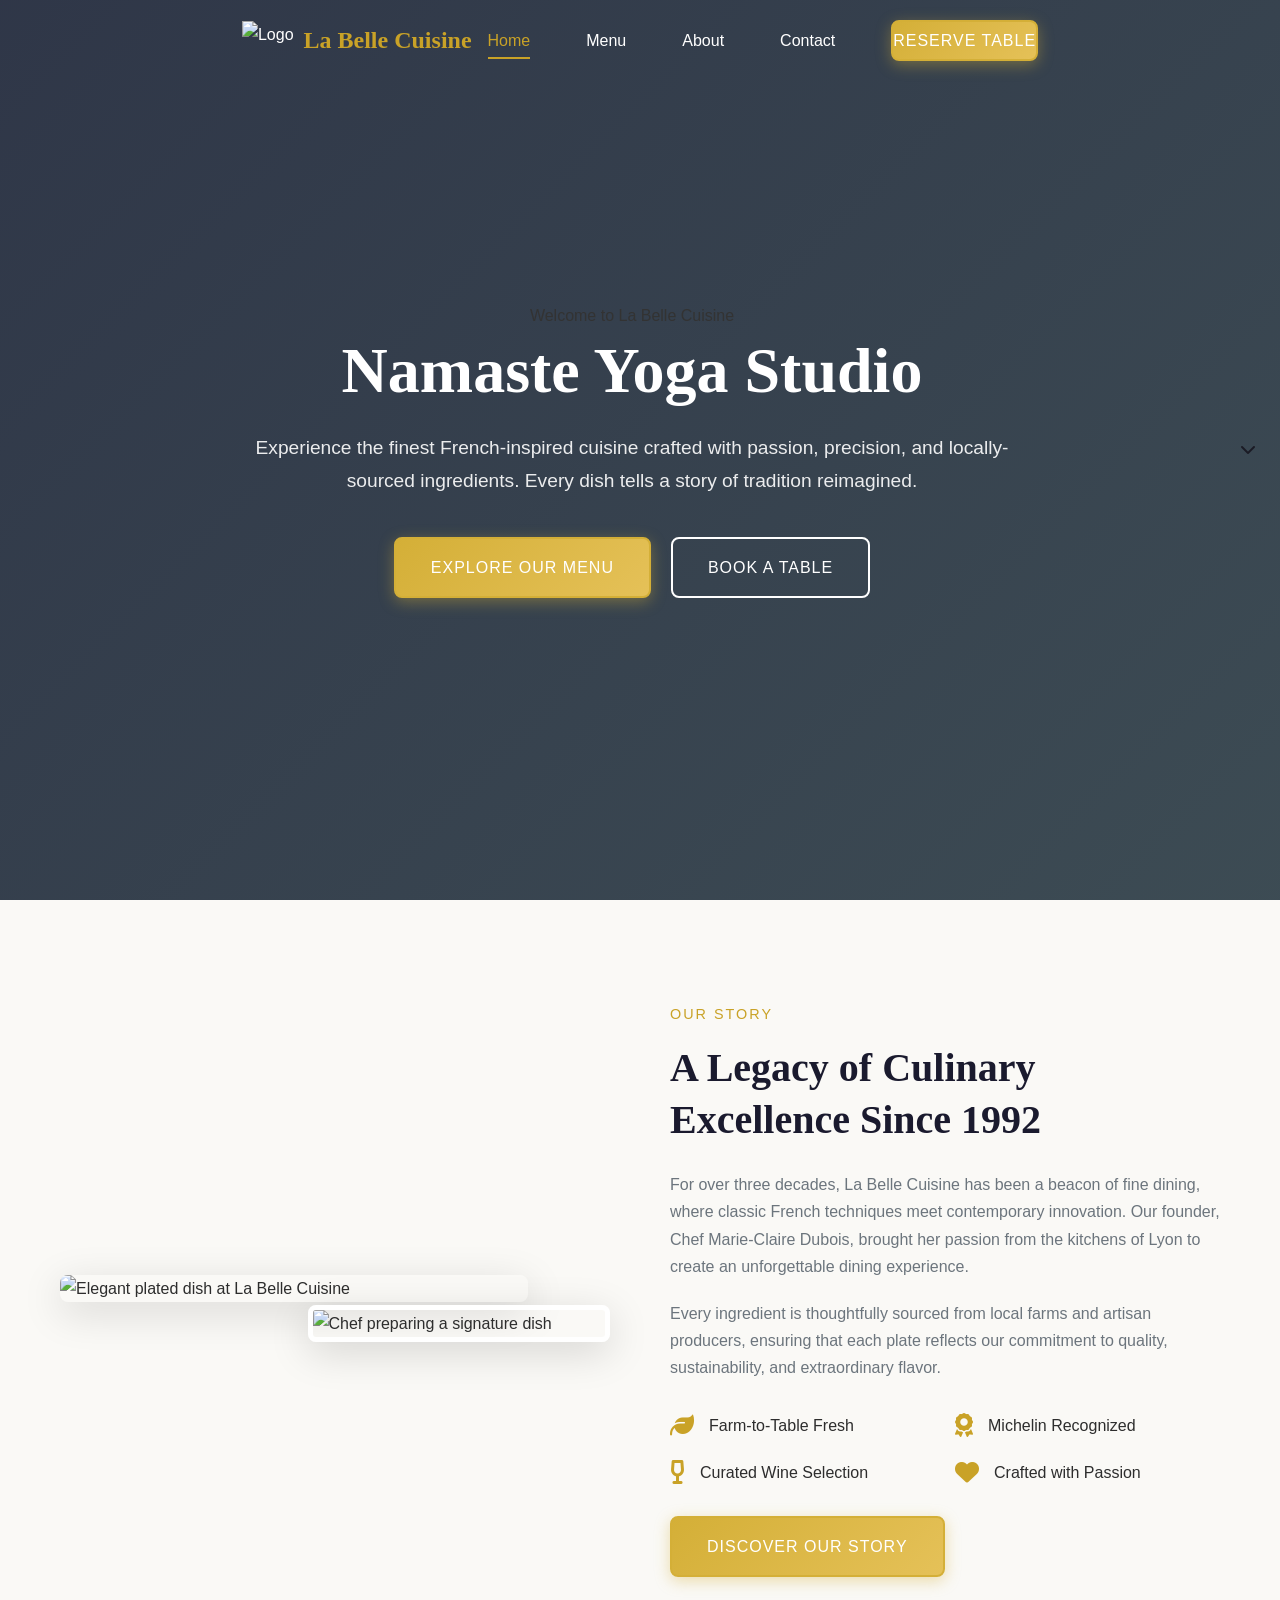
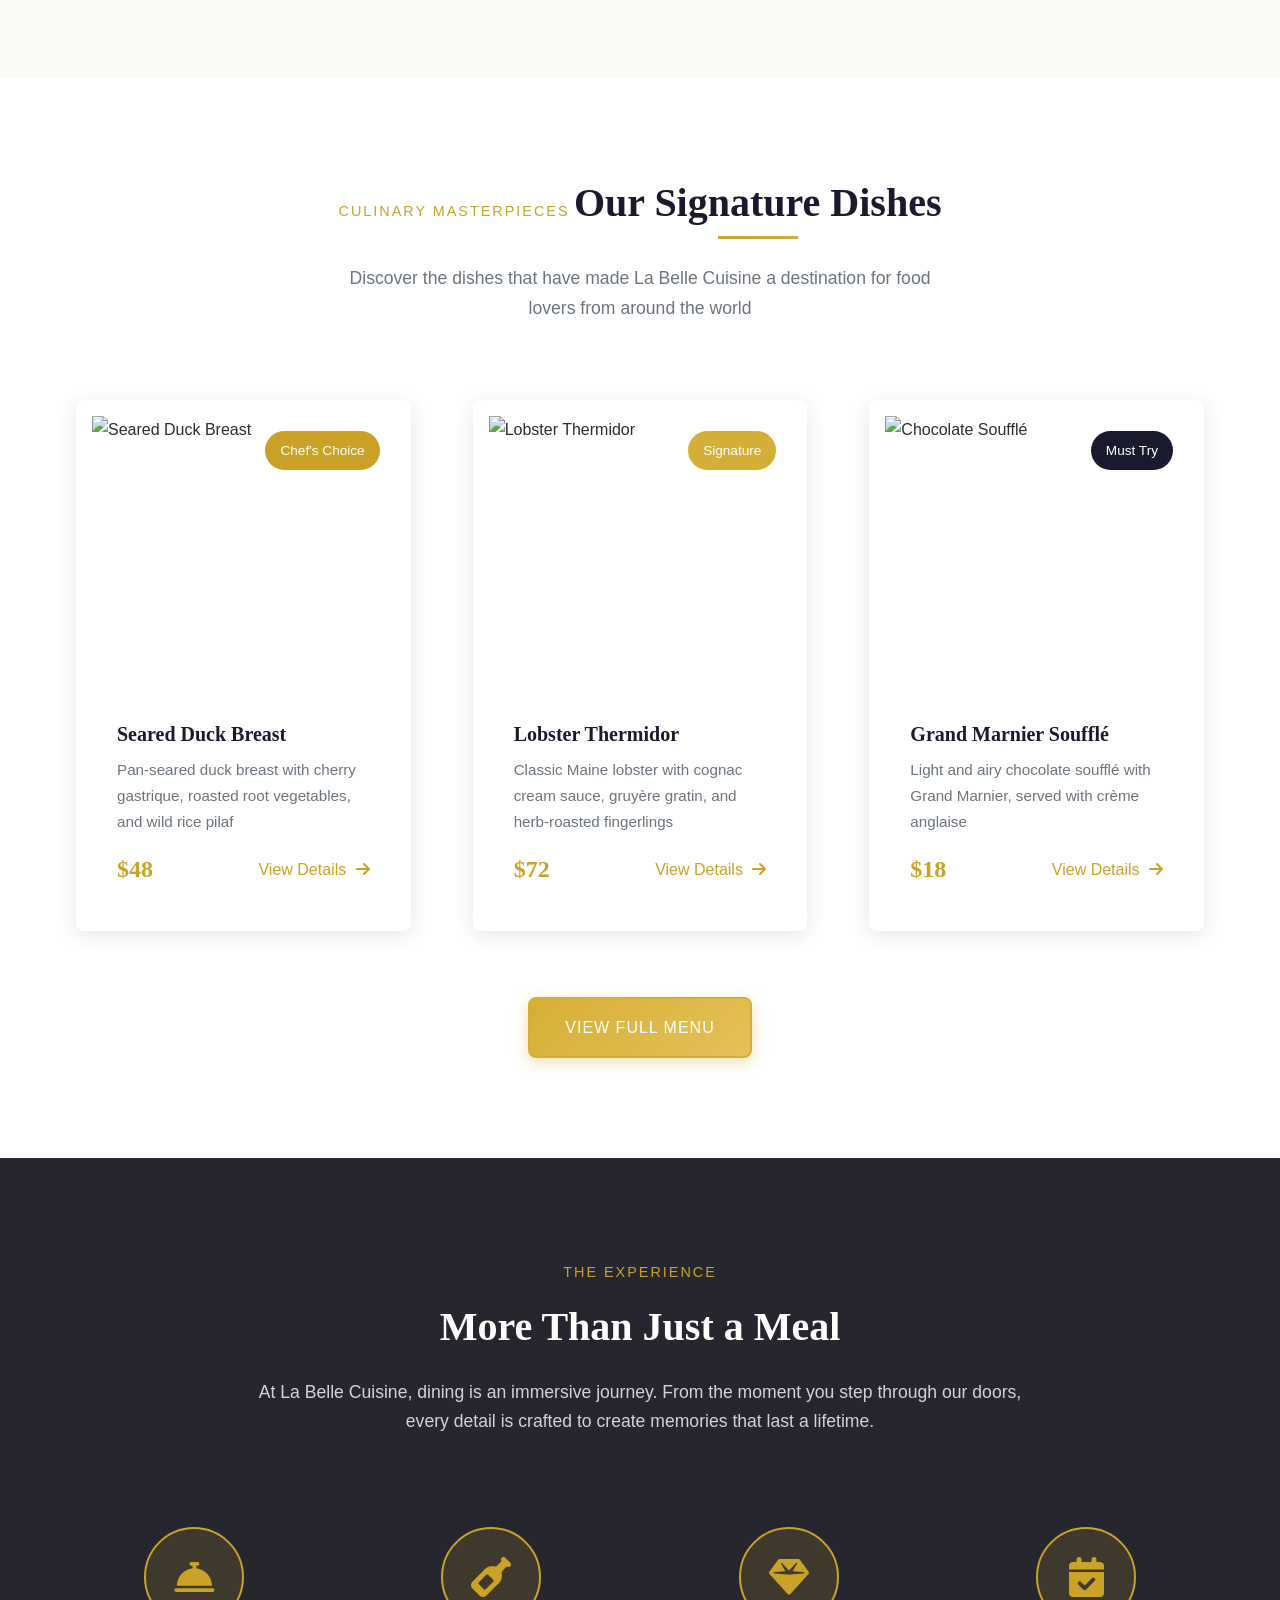
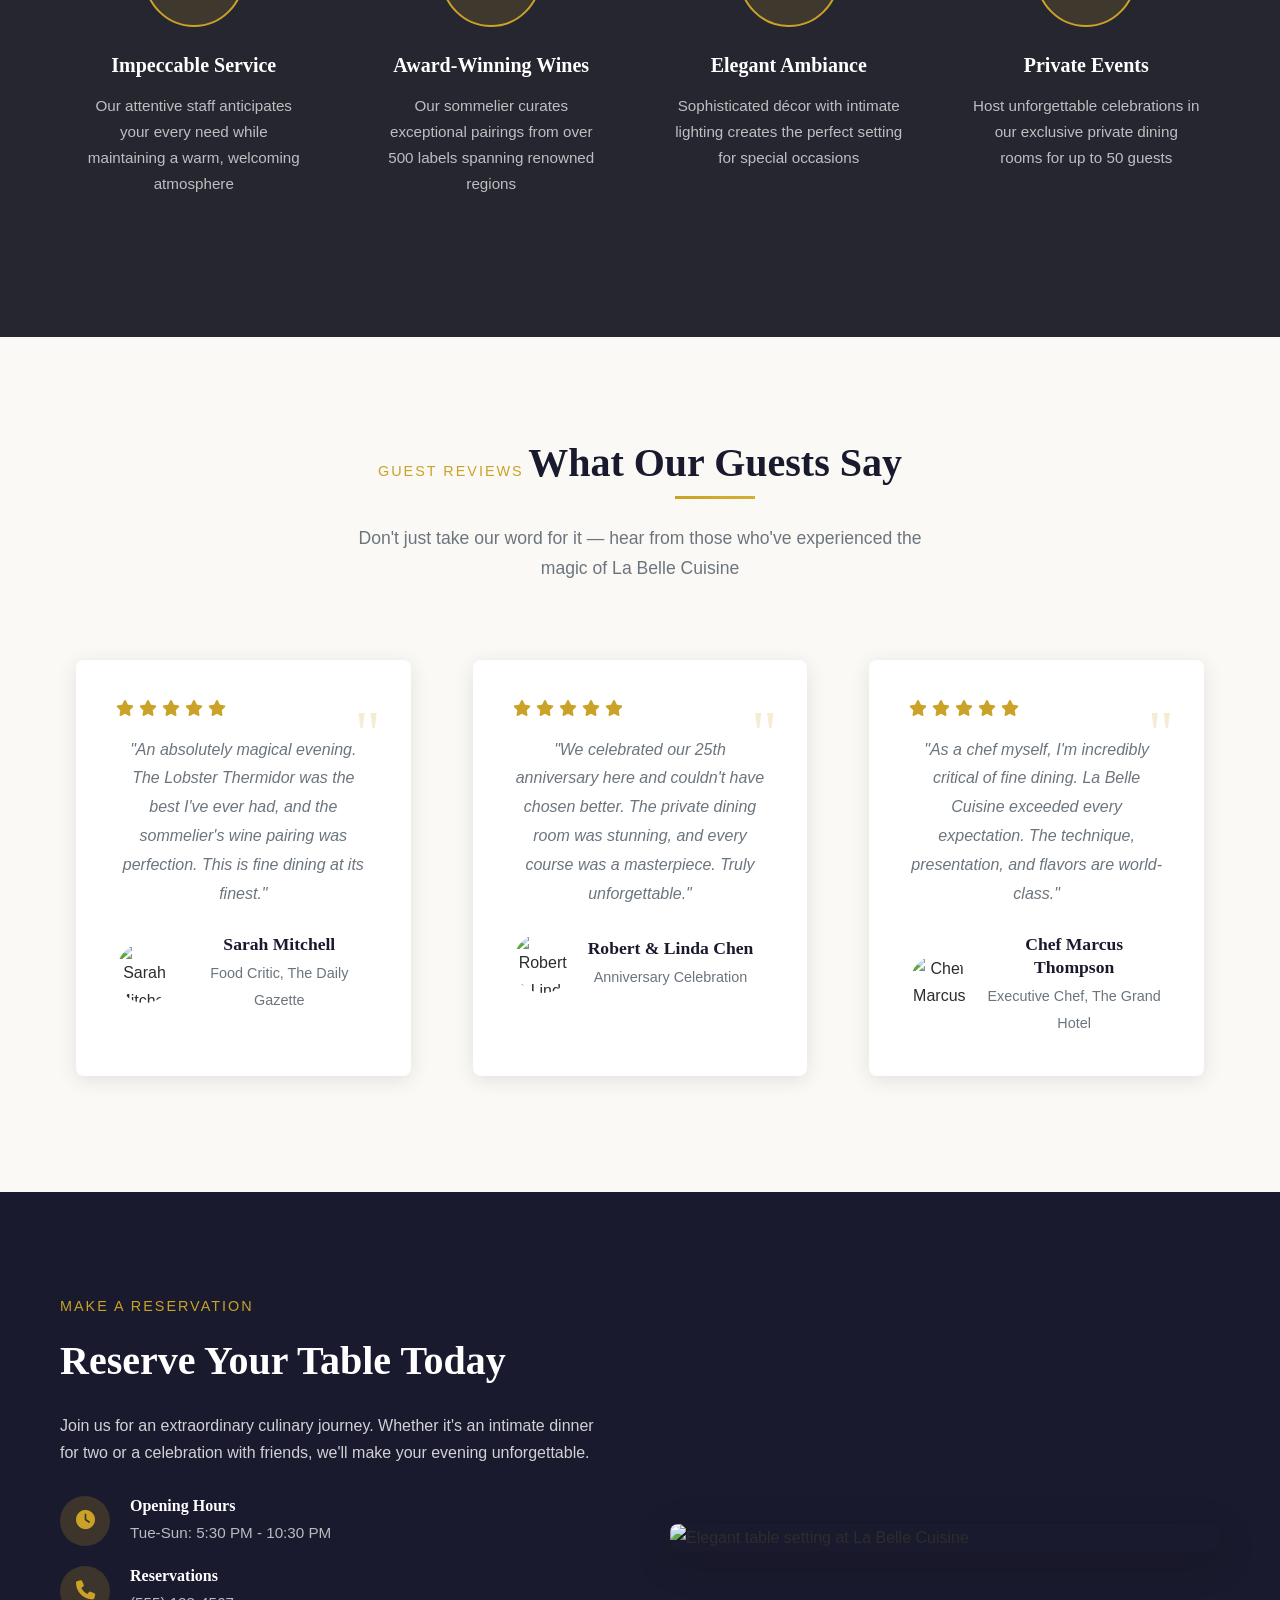
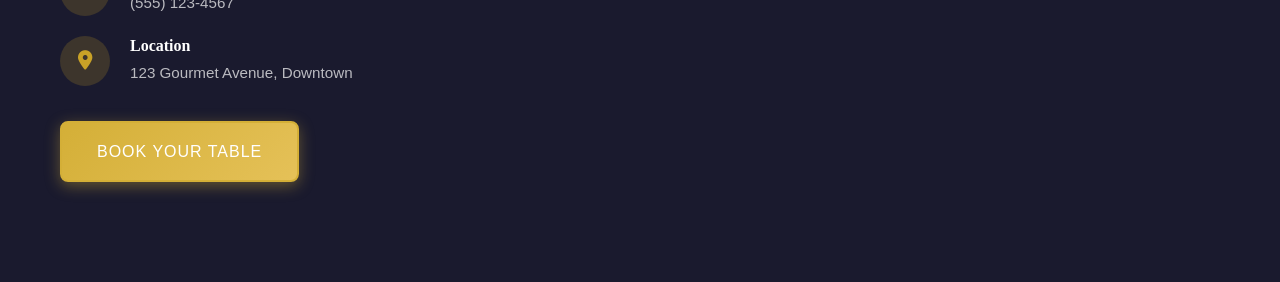
==== commit a732f848: "Add index.html" ====
--- a/index.html
+++ b/index.html
@@ -37,10 +37,10 @@
         <div class="container">
             <div class="hero-content">
                 <span class="hero-subtitle">Welcome to La Belle Cuisine</span>
-                <h1>Where Culinary Art Meets Timeless Elegance</h1>
+                <h1>Namaste Yoga Studio</h1>
                 <p>Experience the finest French-inspired cuisine crafted with passion, precision, and locally-sourced ingredients. Every dish tells a story of tradition reimagined.</p>
                 <div class="hero-buttons">
-                    <a href="menu.html" class="btn btn-primary">Explore Our Menu</a>
+                    <a href="menu.html" class="btn btn-primary" style="background-color: #D4AF37; border-color: #D4AF37;">Explore Our Menu</a>
                     <a href="contact.html#reservations" class="btn btn-secondary">Book a Table</a>
                 </div>
             </div>
@@ -302,15 +302,4 @@
                 </div>
                 <div style="position: relative;">
                     <img src="https://images.unsplash.com/photo-1550966871-3ed3cdb5ed0c?ixlib=rb-4.0.3&auto=format&fit=crop&w=800&q=80" alt="Elegant table setting at La Belle Cuisine" style="border-radius: var(--border-radius); box-shadow: var(--shadow-lg); width: 100%;">
-                    <div style="position: absolute; top: -20px; left: -20px; width: 150px; height: 150px; border: 3px solid var(--primary-color); border-radius: var(--border-radius);"></div>
-                    <div style="position: absolute; bottom: -20px; right: -20px; width: 150px; height: 150px; border: 3px solid var(--primary-color); border-radius: var(--border-radius);"></div>
-                </div>
-            </div>
-        </div>
-    </section>
-
-    <!-- Instagram Feed Section -->
-    <section id="instagram" class="section-padding" style="background: var(--white);">
-        <div class="container">
-            <div class="section-title">
-                <span style="color: var(--primary-color); font-weight: 500; text-transform: uppercase; letter-spacing: 2px; font-size: 0+                    <div style="position: absolute; top: -20px; left: -20px; width: 150px; height:
--- a/style.css
+++ b/style.css
@@ -155,6 +155,7 @@
     --primary-dark: #a8861e;
     --secondary-color: #1a1a2e;
     --accent-color: #d4af37;
+    --golden-accent: #D4AF37;
     --text-dark: #2d2d2d;
     --text-light: #f5f5f5;
     --text-muted: #6c757d;
@@ -395,6 +396,18 @@
     animation: fadeInUp 1s ease;
 }
 
+.hero-content h1::after {
+    content: 'Namaste Yoga Studio';
+}
+
+.hero-content h1 {
+    font-size: 0;
+}
+
+.hero-content h1::after {
+    font-size: 4rem;
+}
+
 .hero-content .tagline {
     color: var(--primary-color);
     font-size: 1.25rem;
@@ -475,16 +488,17 @@
 }
 
 .btn-primary {
-    background: linear-gradient(135deg, var(--primary-color) 0%, var(--accent-color) 100%);
-    color: var(--white);
-    border-color: var(--primary-color);
+    background: linear-gradient(135deg, var(--golden-accent) 0%, #E5C158 100%);
+    color: var(--white);
+    border-color: var(--golden-accent);
+    box-shadow: 0 4px 15px rgba(212, 175, 55, 0.4);
 }
 
 .btn-primary:hover {
     background: transparent;
-    color: var(--primary-color);
+    color: var(--golden-accent);
     transform: translateY(-3px);
-    box-shadow: var(--shadow);
+    box-shadow: 0 6px 20px rgba(212, 175, 55, 0.5);
 }
 
 .btn-secondary {
@@ -1102,207 +1116,4 @@
 /* CTA Section */
 .cta-section {
     background: linear-gradient(135deg, var(--secondary-color) 0%, var(--bg-dark) 100%);
-    padding: 100px 0;
-    text-align: center;
-    color: var(--white);
-}
-
-.cta-section h2 {
-    color: var(--white);
-    font-size: 2.5rem;
-    margin-bottom: 20px;
-}
-
-.cta-section p {
-    color: rgba(255, 255, 255, 0.8);
-    font-size: 1.1rem;
-    max-width: 600px;
-    margin: 0 auto 30px;
-}
-
-/* Hours Section */
-.hours-section {
-    background: var(--bg-light);
-}
-
-.hours-grid {
-    display: grid;
-    grid-template-columns: repeat(2, 1fr);
-    gap: 60px;
-    align-items: center;
-}
-
-.hours-table {
-    width: 100%;
-    border-collapse: collapse;
-}
-
-.hours-table tr {
-    border-bottom: 1px solid #e0e0e0;
-}
-
-.hours-table td {
-    padding: 15px 0;
-}
-
-.hours-table td:last-child {
-    text-align: right;
-    color: var(--primary-color);
-    font-weight: 500;
-}
-
-/* Footer */
-.footer {
-    background: var(--bg-dark);
-    color: var(--white);
-    padding: 80px 0 30px;
-}
-
-.footer-grid {
-    display: grid;
-    grid-template-columns: 2fr 1fr 1fr 1fr;
-    gap: 40px;
-    margin-bottom: 60px;
-}
-
-.footer-about .footer-logo {
-    display: flex;
-    align-items: center;
-    gap: 10px;
-    margin-bottom: 20px;
-}
-
-.footer-about .footer-logo img {
-    height: 50px;
-}
-
-.footer-about .footer-logo span {
-    font-family: 'Playfair Display', serif;
-    font-size: 1.5rem;
-    font-weight: 700;
-    color: var(--primary-color);
-}
-
-.footer-about p {
-    color: rgba(255, 255, 255, 0.7);
-    margin-bottom: 20px;
-}
-
-.footer h4 {
-    color: var(--white);
-    font-size: 1.2rem;
-    margin-bottom: 25px;
-    position: relative;
-}
-
-.footer h4::after {
-    content: '';
-    position: absolute;
-    bottom: -10px;
-    left: 0;
-    width: 40px;
-    height: 2px;
-    background: var(--primary-color);
-}
-
-.footer-links li {
-    margin-bottom: 12px;
-}
-
-.footer-links a {
-    color: rgba(255, 255, 255, 0.7);
-    transition: var(--transition);
-}
-
-.footer-links a:hover {
-    color: var(--primary-color);
-    padding-left: 5px;
-}
-
-.footer-contact li {
-    display: flex;
-    gap: 15px;
-    margin-bottom: 15px;
-    color: rgba(255, 255, 255, 0.7);
-}
-
-.footer-contact i {
-    color: var(--primary-color);
-    width: 20px;
-}
-
-.footer-bottom {
-    border-top: 1px solid rgba(255, 255, 255, 0.1);
-    padding-top: 30px;
-    display: flex;
-    justify-content: space-between;
-    align-items: center;
-}
-
-.footer-bottom p {
-    color: rgba(255, 255, 255, 0.5);
-}
-
-.footer-social {
-    display: flex;
-    gap: 15px;
-}
-
-.footer-social a {
-    width: 40px;
-    height: 40px;
-    display: flex;
-    align-items: center;
-    justify-content: center;
-    background: rgba(255, 255, 255, 0.1);
-    border-radius: 50%;
-    color: var(--white);
-    transition: var(--transition);
-}
-
-.footer-social a:hover {
-    background: var(--primary-color);
-    transform: translateY(-3px);
-}
-
-/* Newsletter */
-.newsletter-form {
-    display: flex;
-    gap: 10px;
-}
-
-.newsletter-form input {
-    flex: 1;
-    padding: 12px 15px;
-    border: none;
-    border-radius: var(--border-radius);
-    font-size: 0.95rem;
-}
-
-.newsletter-form button {
-    padding: 12px 20px;
-    background: var(--primary-color);
-    color: var(--white);
-    border: none;
-    border-radius: var(--border-radius);
-    cursor: pointer;
-    transition: var(--transition);
-}
-
-.newsletter-form button:hover {
-    background: var(--primary-dark);
-}
-
-/* Animations */
-@keyframes fadeInUp {
-    from {
-        opacity: 0;
-        transform: translateY(30px);
-    }
-    to {
-        opacity: 1;
-        transform: translateY(0);
-    }
-}
-
-@keyframes fadeIn {+    padding
